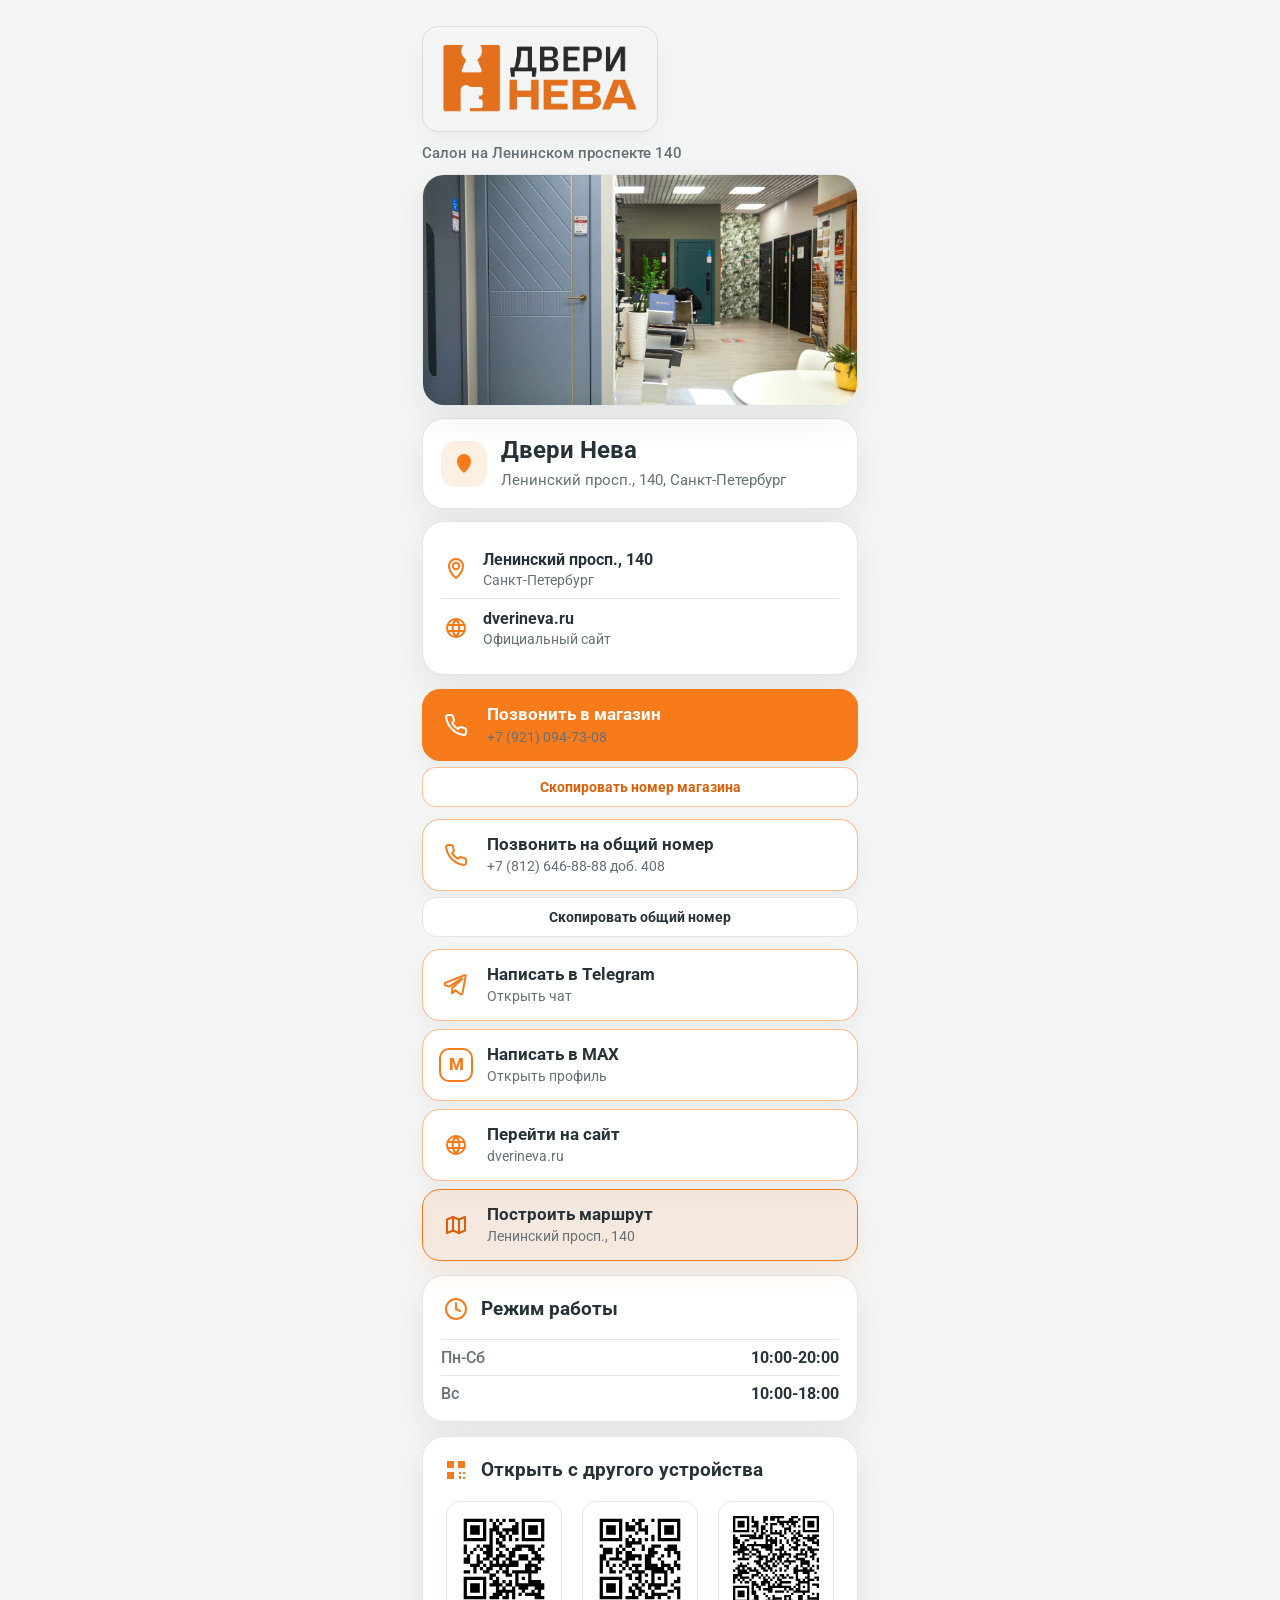
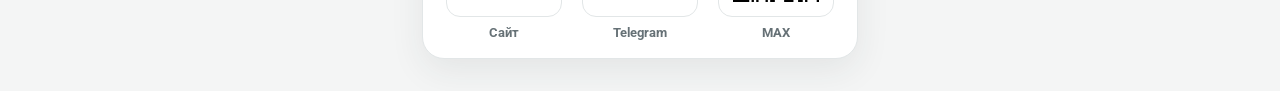
==== index.html @ 4493f61a "Add files via upload" ====
<!doctype html>
<html lang="ru">
  <head>
    <meta charset="utf-8">
    <meta name="viewport" content="width=device-width, initial-scale=1">
    <title>Двери Нева — салон на Ленинском проспекте</title>
    <meta name="description" content="Контакты салона Двери Нева на Ленинском проспекте, 140: телефон, сайт, Telegram, MAX и режим работы.">
    <meta name="theme-color" content="#F77A1B">
    <link rel="icon" type="image/png" href="favicon.png">
    <link rel="preconnect" href="https://fonts.googleapis.com">
    <link rel="preconnect" href="https://fonts.gstatic.com" crossorigin>
    <link href="https://fonts.googleapis.com/css2?family=Roboto:wght@400;500;700;800&display=swap" rel="stylesheet">
    <link rel="stylesheet" href="styles.css">
  </head>
  <body>
    <main class="page-shell" aria-label="Контакты салона Двери Нева">
      <header class="hero">
        <img class="brand-logo" src="logo-dveri-neva.jpg" width="270" height="112" alt="Двери Нева">
        <p class="eyebrow">Салон на Ленинском проспекте 140</p>
        <div class="hero-photo" aria-label="Фотография салона на Ленинском проспекте">
          <img src="salon-1.jpg" width="436" height="232" alt="Интерьер салона Двери Нева на Ленинском проспекте">
        </div>
      </header>

      <section class="card intro-card" aria-labelledby="store-title">
        <div class="store-icon" aria-hidden="true">
          <svg viewBox="0 0 24 24">
            <path d="M12 21s7-5.2 7-12a7 7 0 1 0-14 0c0 6.8 7 12 7 12Z"/>
            <path d="M12 12.2a3.2 3.2 0 1 0 0-6.4 3.2 3.2 0 0 0 0 6.4Z"/>
          </svg>
        </div>
        <div>
          <h1 id="store-title">Двери Нева</h1>
          <p>Ленинский просп., 140, Санкт-Петербург</p>
        </div>
      </section>

      <section class="card details-card" aria-label="Краткие контакты">
        <a class="detail-row" href="https://yandex.ru/maps/?text=%D0%9B%D0%B5%D0%BD%D0%B8%D0%BD%D1%81%D0%BA%D0%B8%D0%B9%20%D0%BF%D1%80%D0%BE%D1%81%D0%BF.%2C%20140%2C%20%D0%A1%D0%B0%D0%BD%D0%BA%D1%82-%D0%9F%D0%B5%D1%82%D0%B5%D1%80%D0%B1%D1%83%D1%80%D0%B3" target="_blank" rel="noopener">
          <span class="section-icon" aria-hidden="true">
            <svg viewBox="0 0 24 24"><path d="M12 21s7-5.2 7-12a7 7 0 1 0-14 0c0 6.8 7 12 7 12Z"/><path d="M12 12.2a3.2 3.2 0 1 0 0-6.4 3.2 3.2 0 0 0 0 6.4Z"/></svg>
          </span>
          <span><strong>Ленинский просп., 140</strong><small>Санкт-Петербург</small></span>
        </a>
        <a class="detail-row" href="https://dverineva.ru" target="_blank" rel="noopener">
          <span class="section-icon" aria-hidden="true">
            <svg viewBox="0 0 24 24"><path d="M12 21a9 9 0 1 0 0-18 9 9 0 0 0 0 18Z"/><path d="M3.6 9h16.8M3.6 15h16.8M12 3a13.8 13.8 0 0 1 0 18M12 3a13.8 13.8 0 0 0 0 18"/></svg>
          </span>
          <span><strong>dverineva.ru</strong><small>Официальный сайт</small></span>
        </a>
      </section>

      <section class="actions" aria-label="Основные контакты">
        <a class="action action-primary" href="tel:+79210947308">
          <span class="action-icon" aria-hidden="true">
            <svg viewBox="0 0 24 24"><path d="M22 16.9v3a2 2 0 0 1-2.2 2 19.8 19.8 0 0 1-8.6-3.1 19.5 19.5 0 0 1-6-6A19.8 19.8 0 0 1 2.1 4.2 2 2 0 0 1 4.1 2h3a2 2 0 0 1 2 1.7c.1 1 .4 2 .7 2.8a2 2 0 0 1-.4 2.1L8.1 9.9a16 16 0 0 0 6 6l1.3-1.3a2 2 0 0 1 2.1-.4c.9.3 1.8.6 2.8.7A2 2 0 0 1 22 16.9Z"/></svg>
          </span>
          <span>
            <strong>Позвонить в магазин</strong>
            <small>+7 (921) 094-73-08</small>
          </span>
        </a>
        <button class="copy-phone copy-phone-primary" type="button" data-copy="+79210947308" aria-live="polite">
          Скопировать номер магазина
        </button>

        <a class="action" href="tel:+78126468888">
          <span class="action-icon" aria-hidden="true">
            <svg viewBox="0 0 24 24"><path d="M22 16.9v3a2 2 0 0 1-2.2 2 19.8 19.8 0 0 1-8.6-3.1 19.5 19.5 0 0 1-6-6A19.8 19.8 0 0 1 2.1 4.2 2 2 0 0 1 4.1 2h3a2 2 0 0 1 2 1.7c.1 1 .4 2 .7 2.8a2 2 0 0 1-.4 2.1L8.1 9.9a16 16 0 0 0 6 6l1.3-1.3a2 2 0 0 1 2.1-.4c.9.3 1.8.6 2.8.7A2 2 0 0 1 22 16.9Z"/></svg>
          </span>
          <span>
            <strong>Позвонить на общий номер</strong>
            <small>+7 (812) 646-88-88 доб. 408</small>
          </span>
        </a>
        <button class="copy-phone" type="button" data-copy="+78126468888">
          Скопировать общий номер
        </button>

        <a class="action" href="https://t.me/+79210947308" target="_blank" rel="noopener">
          <span class="action-icon" aria-hidden="true">
            <svg viewBox="0 0 24 24"><path d="m21.6 3.4-3.2 17.1c-.2 1-1.1 1.2-1.9.7l-5.1-3.9-2.5 2.5c-.3.3-.5.5-1 .5l.4-5.3 9.8-9.1c.4-.4-.1-.6-.6-.2L5.3 13.6.1 11.9c-1.1-.4-1.1-1.2.2-1.7L20.4 2.1c.9-.3 1.7.2 1.2 1.3Z"/></svg>
          </span>
          <span>
            <strong>Написать в Telegram</strong>
            <small>Открыть чат</small>
          </span>
        </a>

        <a class="action" href="https://max.ru/u/f9LHodD0cOIV6lA8G04g4FipjKJf53QrCpG4jK8weAgQ3rTs-ZqLRa_R2lU" target="_blank" rel="noopener">
          <span class="action-icon max-mark" aria-hidden="true">M</span>
          <span>
            <strong>Написать в MAX</strong>
            <small>Открыть профиль</small>
          </span>
        </a>

        <a class="action" href="https://dverineva.ru" target="_blank" rel="noopener">
          <span class="action-icon" aria-hidden="true">
            <svg viewBox="0 0 24 24"><path d="M12 21a9 9 0 1 0 0-18 9 9 0 0 0 0 18Z"/><path d="M3.6 9h16.8M3.6 15h16.8M12 3a13.8 13.8 0 0 1 0 18M12 3a13.8 13.8 0 0 0 0 18"/></svg>
          </span>
          <span>
            <strong>Перейти на сайт</strong>
            <small>dverineva.ru</small>
          </span>
        </a>

        <a class="action action-route" href="https://yandex.ru/maps/?text=%D0%9B%D0%B5%D0%BD%D0%B8%D0%BD%D1%81%D0%BA%D0%B8%D0%B9%20%D0%BF%D1%80%D0%BE%D1%81%D0%BF.%2C%20140%2C%20%D0%A1%D0%B0%D0%BD%D0%BA%D1%82-%D0%9F%D0%B5%D1%82%D0%B5%D1%80%D0%B1%D1%83%D1%80%D0%B3" target="_blank" rel="noopener">
          <span class="action-icon" aria-hidden="true">
            <svg viewBox="0 0 24 24"><path d="M3 6.5 9 4l6 2.5 6-2.5v13.5L15 20l-6-2.5-6 2.5V6.5Z"/><path d="M9 4v13.5M15 6.5V20"/></svg>
          </span>
          <span>
            <strong>Построить маршрут</strong>
            <small>Ленинский просп., 140</small>
          </span>
        </a>
      </section>

      <section class="card schedule" aria-labelledby="hours-title">
        <div class="section-title">
          <span class="section-icon" aria-hidden="true">
            <svg viewBox="0 0 24 24"><path d="M12 22a10 10 0 1 0 0-20 10 10 0 0 0 0 20Z"/><path d="M12 6v6l4 2"/></svg>
          </span>
          <h2 id="hours-title">Режим работы</h2>
        </div>
        <dl>
          <div><dt>Пн-Сб</dt><dd>10:00-20:00</dd></div>
          <div><dt>Вс</dt><dd>10:00-18:00</dd></div>
        </dl>
      </section>

      <section class="card qr-section" aria-labelledby="qr-title">
        <div class="section-title">
          <span class="section-icon" aria-hidden="true">
            <svg viewBox="0 0 24 24"><path d="M3 3h7v7H3V3Zm11 0h7v7h-7V3ZM3 14h7v7H3v-7Zm12 0h2v2h-2v-2Zm4 0h2v2h-2v-2Zm-4 4h2v3h-2v-3Zm4 1h2v2h-2v-2Z"/></svg>
          </span>
          <h2 id="qr-title">Открыть с другого устройства</h2>
        </div>
        <div class="qr-grid">
          <article class="qr-item">
            <img src="qr-site.svg" width="116" height="116" alt="QR-код на сайт Двери Нева">
            <span>Сайт</span>
          </article>
          <article class="qr-item">
            <img src="qr-telegram.svg" width="116" height="116" alt="QR-код Telegram">
            <span>Telegram</span>
          </article>
          <article class="qr-item">
            <img src="qr-max.svg" width="116" height="116" alt="QR-код MAX">
            <span>MAX</span>
          </article>
        </div>
      </section>
    </main>

    <script src="script.js"></script>
  </body>
</html>
---- styles.css ----
:root {
  --orange: #f77a1b;
  --orange-dark: #d95f09;
  --graphite: #263238;
  --muted: #667176;
  --line: #e2e6e7;
  --bg: #f4f5f5;
  --white: #ffffff;
  --shadow: 0 12px 34px rgba(38, 50, 56, 0.08);
}

* {
  box-sizing: border-box;
}

html {
  min-height: 100%;
  background: var(--bg);
  color: var(--graphite);
  font-family: Roboto, Arial, sans-serif;
  letter-spacing: 0;
}

body {
  min-height: 100%;
  margin: 0;
  background: var(--bg);
}

a {
  color: inherit;
  text-decoration: none;
}

.page-shell {
  width: min(100%, 468px);
  min-height: 100vh;
  margin: 0 auto;
  padding: 22px 16px 32px;
}

.hero {
  position: relative;
  display: grid;
  gap: 12px;
  padding: 4px 0 12px;
}

.brand-logo {
  display: block;
  width: min(236px, 68vw);
  height: auto;
  padding: 8px 10px;
  border: 1px solid var(--line);
  border-radius: 16px;
  background: var(--white);
  mix-blend-mode: multiply;
  box-shadow: 0 8px 22px rgba(38, 50, 56, 0.04);
}

.eyebrow {
  margin: 0;
  color: var(--muted);
  font-size: 15px;
  font-weight: 500;
}

.hero-photo {
  overflow: hidden;
  border-radius: 22px;
  box-shadow: var(--shadow);
}

.hero-photo img {
  display: block;
  width: 100%;
  aspect-ratio: 1.88 / 1;
  border: 1px solid var(--line);
  border-radius: 22px;
  object-fit: cover;
  object-position: 47% 50%;
  background: var(--white);
}

.card {
  border: 1px solid var(--line);
  border-radius: 22px;
  background: var(--white);
  box-shadow: var(--shadow);
}

.intro-card,
.details-card {
  display: flex;
  align-items: center;
  gap: 14px;
  padding: 18px;
}

.details-card {
  display: grid;
  gap: 0;
  margin-top: 12px;
}

.detail-row {
  display: flex;
  align-items: center;
  min-height: 58px;
  gap: 12px;
  padding: 2px 0;
}

.detail-row + .detail-row {
  border-top: 1px solid var(--line);
}

.detail-row strong,
.detail-row small {
  display: block;
}

.detail-row strong {
  font-size: 16px;
}

.detail-row small {
  margin-top: 3px;
  color: var(--muted);
  font-size: 14px;
}

.store-icon,
.section-icon,
.action-icon {
  display: grid;
  flex: 0 0 auto;
  place-items: center;
  color: var(--orange);
}

.store-icon {
  width: 46px;
  height: 46px;
  border-radius: 15px;
  background: rgba(247, 122, 27, 0.12);
}

svg {
  width: 24px;
  height: 24px;
  fill: none;
  stroke: currentColor;
  stroke-linecap: round;
  stroke-linejoin: round;
  stroke-width: 2;
}

.store-icon svg,
.qr-section .section-icon svg {
  fill: currentColor;
  stroke: none;
}

h1,
h2,
p,
dl {
  margin: 0;
}

h1 {
  font-size: 24px;
  line-height: 1.15;
}

.intro-card p {
  margin-top: 5px;
  color: var(--muted);
  font-size: 15px;
  line-height: 1.35;
}

.actions {
  display: grid;
  gap: 8px;
  margin: 14px 0;
}

.action {
  display: flex;
  align-items: center;
  min-height: 66px;
  gap: 14px;
  padding: 14px 16px;
  border: 1.5px solid rgba(247, 122, 27, 0.5);
  border-radius: 18px;
  background: var(--white);
  box-shadow: 0 8px 22px rgba(38, 50, 56, 0.05);
  transition: border-color 160ms ease, box-shadow 160ms ease, transform 160ms ease;
}

.action:hover,
.action:focus-visible {
  border-color: var(--orange);
  box-shadow: 0 12px 26px rgba(247, 122, 27, 0.13);
  transform: translateY(-1px);
}

.action:focus-visible {
  outline: 3px solid rgba(247, 122, 27, 0.28);
  outline-offset: 3px;
}

.action-primary {
  border-color: var(--orange);
  background: var(--orange);
  color: var(--white);
}

.action-primary .action-icon,
.action-primary small {
  color: var(--white);
}

.action-primary:hover,
.action-primary:focus-visible {
  border-color: var(--orange-dark);
  background: var(--orange-dark);
  box-shadow: 0 14px 28px rgba(247, 122, 27, 0.25);
}

.action-route {
  border-color: var(--orange);
  background: rgba(247, 122, 27, 0.1);
  box-shadow: 0 10px 24px rgba(247, 122, 27, 0.12);
}

.action-route .action-icon {
  color: var(--orange-dark);
}

.copy-phone {
  min-height: 40px;
  margin: -2px 0 4px;
  border: 1px solid var(--line);
  border-radius: 14px;
  background: var(--white);
  color: var(--graphite);
  font: inherit;
  font-size: 14px;
  font-weight: 700;
  cursor: pointer;
}

.copy-phone-primary {
  border-color: rgba(247, 122, 27, 0.45);
  color: var(--orange-dark);
}

.copy-phone:focus-visible {
  outline: 3px solid rgba(247, 122, 27, 0.28);
  outline-offset: 2px;
}

.action-icon {
  width: 34px;
  height: 34px;
}

.max-mark {
  border: 2px solid currentColor;
  border-radius: 10px;
  font-size: 17px;
  font-weight: 800;
  line-height: 1;
}

.action strong {
  display: block;
  font-size: 17px;
  line-height: 1.2;
}

.action small {
  display: block;
  margin-top: 4px;
  color: var(--muted);
  font-size: 14px;
  line-height: 1.25;
}

.section-title {
  display: flex;
  align-items: center;
  gap: 10px;
}

.section-icon {
  width: 30px;
  height: 30px;
}

h2 {
  font-size: 19px;
  line-height: 1.25;
}

.schedule,
.qr-section {
  padding: 18px;
}

.schedule dl {
  display: grid;
  gap: 8px;
  margin-top: 15px;
}

.schedule dl div {
  display: flex;
  justify-content: space-between;
  gap: 18px;
  padding-top: 8px;
  border-top: 1px solid var(--line);
}

.schedule dt {
  color: var(--muted);
  font-weight: 500;
}

.schedule dd {
  margin: 0;
  font-weight: 700;
}

.qr-section {
  margin-top: 14px;
}

.qr-grid {
  display: grid;
  grid-template-columns: repeat(3, 1fr);
  gap: 10px;
  margin-top: 16px;
}

.qr-item {
  display: grid;
  justify-items: center;
  gap: 8px;
  min-width: 0;
}

.qr-item img {
  width: 100%;
  max-width: 116px;
  height: auto;
  padding: 7px;
  border: 1px solid var(--line);
  border-radius: 14px;
  background: var(--white);
}

.qr-item span {
  max-width: 100%;
  overflow-wrap: anywhere;
  color: var(--muted);
  font-size: 13px;
  font-weight: 700;
  text-align: center;
}

@media (max-width: 360px) {
  .page-shell {
    padding-right: 12px;
    padding-left: 12px;
  }

  .action {
    padding-right: 13px;
    padding-left: 13px;
  }

  .action strong {
    font-size: 16px;
  }

  .qr-grid {
    gap: 7px;
  }

  .hero-photo img {
    aspect-ratio: 1.55 / 1;
  }
}
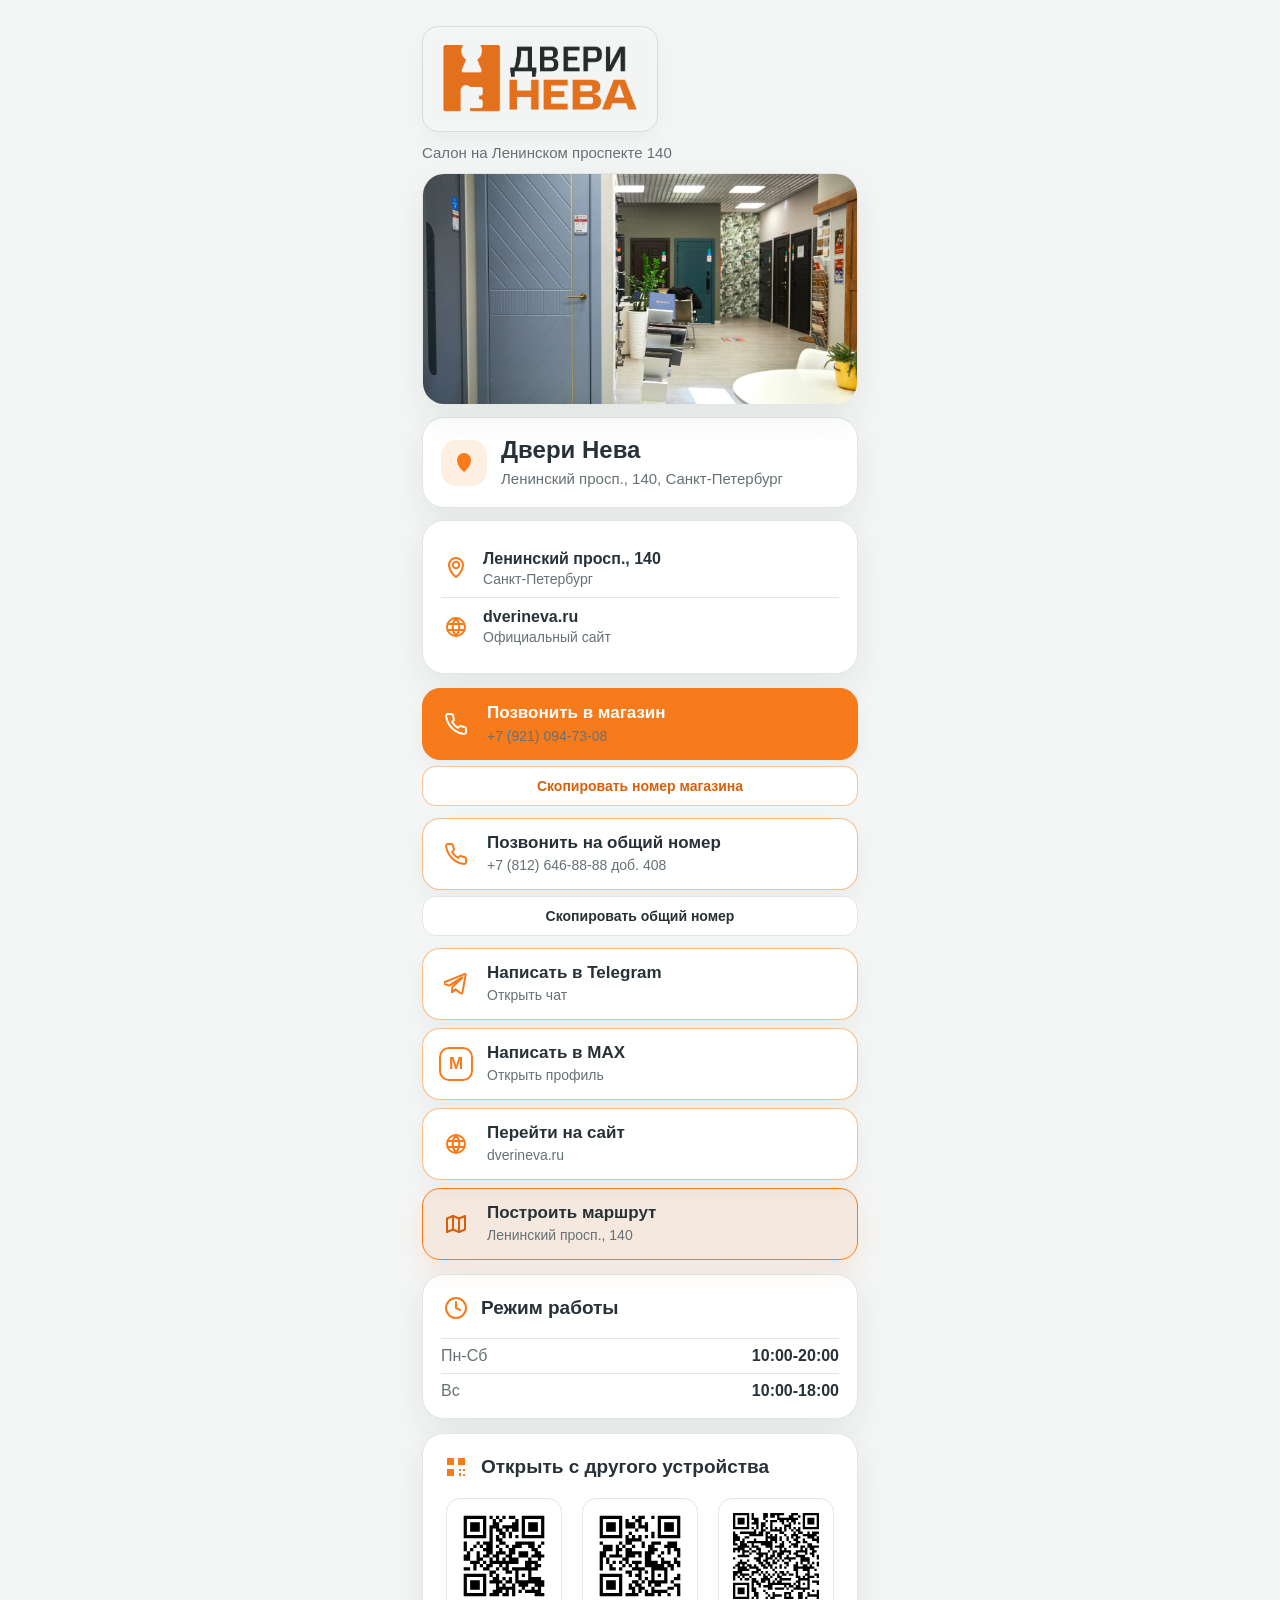
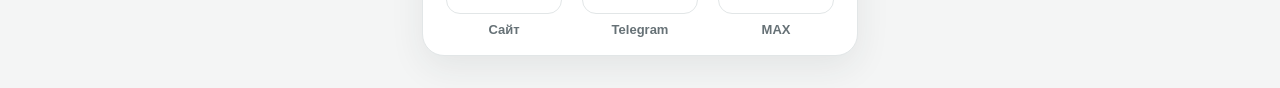
==== commit 60b7b3cd: "Add files via upload" ====
--- a/index.html
+++ b/index.html
@@ -6,19 +6,414 @@
     <title>Двери Нева — салон на Ленинском проспекте</title>
     <meta name="description" content="Контакты салона Двери Нева на Ленинском проспекте, 140: телефон, сайт, Telegram, MAX и режим работы.">
     <meta name="theme-color" content="#F77A1B">
-    <link rel="icon" type="image/png" href="favicon.png">
-    <link rel="preconnect" href="https://fonts.googleapis.com">
-    <link rel="preconnect" href="https://fonts.gstatic.com" crossorigin>
-    <link href="https://fonts.googleapis.com/css2?family=Roboto:wght@400;500;700;800&display=swap" rel="stylesheet">
-    <link rel="stylesheet" href="styles.css">
+    <link rel="icon" type="image/png" href="[data-uri]"><style>
+:root {
+  --orange: #f77a1b;
+  --orange-dark: #d95f09;
+  --graphite: #263238;
+  --muted: #667176;
+  --line: #e2e6e7;
+  --bg: #f4f5f5;
+  --white: #ffffff;
+  --shadow: 0 12px 34px rgba(38, 50, 56, 0.08);
+}
+
+* {
+  box-sizing: border-box;
+}
+
+html {
+  min-height: 100%;
+  background: var(--bg);
+  color: var(--graphite);
+  font-family: Roboto, Arial, sans-serif;
+  letter-spacing: 0;
+}
+
+body {
+  min-height: 100%;
+  margin: 0;
+  background: var(--bg);
+}
+
+a {
+  color: inherit;
+  text-decoration: none;
+}
+
+.page-shell {
+  width: min(100%, 468px);
+  min-height: 100vh;
+  margin: 0 auto;
+  padding: 22px 16px 32px;
+}
+
+.hero {
+  position: relative;
+  display: grid;
+  gap: 12px;
+  padding: 4px 0 12px;
+}
+
+.brand-logo {
+  display: block;
+  width: min(236px, 68vw);
+  height: auto;
+  padding: 8px 10px;
+  border: 1px solid var(--line);
+  border-radius: 16px;
+  background: var(--white);
+  mix-blend-mode: multiply;
+  box-shadow: 0 8px 22px rgba(38, 50, 56, 0.04);
+}
+
+.eyebrow {
+  margin: 0;
+  color: var(--muted);
+  font-size: 15px;
+  font-weight: 500;
+}
+
+.hero-photo {
+  overflow: hidden;
+  border-radius: 22px;
+  box-shadow: var(--shadow);
+}
+
+.hero-photo img {
+  display: block;
+  width: 100%;
+  aspect-ratio: 1.88 / 1;
+  border: 1px solid var(--line);
+  border-radius: 22px;
+  object-fit: cover;
+  object-position: 47% 50%;
+  background: var(--white);
+}
+
+.card {
+  border: 1px solid var(--line);
+  border-radius: 22px;
+  background: var(--white);
+  box-shadow: var(--shadow);
+}
+
+.intro-card,
+.details-card {
+  display: flex;
+  align-items: center;
+  gap: 14px;
+  padding: 18px;
+}
+
+.details-card {
+  display: grid;
+  gap: 0;
+  margin-top: 12px;
+}
+
+.detail-row {
+  display: flex;
+  align-items: center;
+  min-height: 58px;
+  gap: 12px;
+  padding: 2px 0;
+}
+
+.detail-row + .detail-row {
+  border-top: 1px solid var(--line);
+}
+
+.detail-row strong,
+.detail-row small {
+  display: block;
+}
+
+.detail-row strong {
+  font-size: 16px;
+}
+
+.detail-row small {
+  margin-top: 3px;
+  color: var(--muted);
+  font-size: 14px;
+}
+
+.store-icon,
+.section-icon,
+.action-icon {
+  display: grid;
+  flex: 0 0 auto;
+  place-items: center;
+  color: var(--orange);
+}
+
+.store-icon {
+  width: 46px;
+  height: 46px;
+  border-radius: 15px;
+  background: rgba(247, 122, 27, 0.12);
+}
+
+svg {
+  width: 24px;
+  height: 24px;
+  fill: none;
+  stroke: currentColor;
+  stroke-linecap: round;
+  stroke-linejoin: round;
+  stroke-width: 2;
+}
+
+.store-icon svg,
+.qr-section .section-icon svg {
+  fill: currentColor;
+  stroke: none;
+}
+
+h1,
+h2,
+p,
+dl {
+  margin: 0;
+}
+
+h1 {
+  font-size: 24px;
+  line-height: 1.15;
+}
+
+.intro-card p {
+  margin-top: 5px;
+  color: var(--muted);
+  font-size: 15px;
+  line-height: 1.35;
+}
+
+.actions {
+  display: grid;
+  gap: 8px;
+  margin: 14px 0;
+}
+
+.action {
+  display: flex;
+  align-items: center;
+  min-height: 66px;
+  gap: 14px;
+  padding: 14px 16px;
+  border: 1.5px solid rgba(247, 122, 27, 0.5);
+  border-radius: 18px;
+  background: var(--white);
+  box-shadow: 0 8px 22px rgba(38, 50, 56, 0.05);
+  transition: border-color 160ms ease, box-shadow 160ms ease, transform 160ms ease;
+}
+
+.action:hover,
+.action:focus-visible {
+  border-color: var(--orange);
+  box-shadow: 0 12px 26px rgba(247, 122, 27, 0.13);
+  transform: translateY(-1px);
+}
+
+.action:focus-visible {
+  outline: 3px solid rgba(247, 122, 27, 0.28);
+  outline-offset: 3px;
+}
+
+.action-primary {
+  border-color: var(--orange);
+  background: var(--orange);
+  color: var(--white);
+}
+
+.action-primary .action-icon,
+.action-primary small {
+  color: var(--white);
+}
+
+.action-primary:hover,
+.action-primary:focus-visible {
+  border-color: var(--orange-dark);
+  background: var(--orange-dark);
+  box-shadow: 0 14px 28px rgba(247, 122, 27, 0.25);
+}
+
+.action-route {
+  border-color: var(--orange);
+  background: rgba(247, 122, 27, 0.1);
+  box-shadow: 0 10px 24px rgba(247, 122, 27, 0.12);
+}
+
+.action-route .action-icon {
+  color: var(--orange-dark);
+}
+
+.copy-phone {
+  min-height: 40px;
+  margin: -2px 0 4px;
+  border: 1px solid var(--line);
+  border-radius: 14px;
+  background: var(--white);
+  color: var(--graphite);
+  font: inherit;
+  font-size: 14px;
+  font-weight: 700;
+  cursor: pointer;
+}
+
+.copy-phone-primary {
+  border-color: rgba(247, 122, 27, 0.45);
+  color: var(--orange-dark);
+}
+
+.copy-phone:focus-visible {
+  outline: 3px solid rgba(247, 122, 27, 0.28);
+  outline-offset: 2px;
+}
+
+.action-icon {
+  width: 34px;
+  height: 34px;
+}
+
+.max-mark {
+  border: 2px solid currentColor;
+  border-radius: 10px;
+  font-size: 17px;
+  font-weight: 800;
+  line-height: 1;
+}
+
+.action strong {
+  display: block;
+  font-size: 17px;
+  line-height: 1.2;
+}
+
+.action small {
+  display: block;
+  margin-top: 4px;
+  color: var(--muted);
+  font-size: 14px;
+  line-height: 1.25;
+}
+
+.section-title {
+  display: flex;
+  align-items: center;
+  gap: 10px;
+}
+
+.section-icon {
+  width: 30px;
+  height: 30px;
+}
+
+h2 {
+  font-size: 19px;
+  line-height: 1.25;
+}
+
+.schedule,
+.qr-section {
+  padding: 18px;
+}
+
+.schedule dl {
+  display: grid;
+  gap: 8px;
+  margin-top: 15px;
+}
+
+.schedule dl div {
+  display: flex;
+  justify-content: space-between;
+  gap: 18px;
+  padding-top: 8px;
+  border-top: 1px solid var(--line);
+}
+
+.schedule dt {
+  color: var(--muted);
+  font-weight: 500;
+}
+
+.schedule dd {
+  margin: 0;
+  font-weight: 700;
+}
+
+.qr-section {
+  margin-top: 14px;
+}
+
+.qr-grid {
+  display: grid;
+  grid-template-columns: repeat(3, 1fr);
+  gap: 10px;
+  margin-top: 16px;
+}
+
+.qr-item {
+  display: grid;
+  justify-items: center;
+  gap: 8px;
+  min-width: 0;
+}
+
+.qr-item img {
+  width: 100%;
+  max-width: 116px;
+  height: auto;
+  padding: 7px;
+  border: 1px solid var(--line);
+  border-radius: 14px;
+  background: var(--white);
+}
+
+.qr-item span {
+  max-width: 100%;
+  overflow-wrap: anywhere;
+  color: var(--muted);
+  font-size: 13px;
+  font-weight: 700;
+  text-align: center;
+}
+
+@media (max-width: 360px) {
+  .page-shell {
+    padding-right: 12px;
+    padding-left: 12px;
+  }
+
+  .action {
+    padding-right: 13px;
+    padding-left: 13px;
+  }
+
+  .action strong {
+    font-size: 16px;
+  }
+
+  .qr-grid {
+    gap: 7px;
+  }
+
+  .hero-photo img {
+    aspect-ratio: 1.55 / 1;
+  }
+}
+
+    </style>
   </head>
   <body>
     <main class="page-shell" aria-label="Контакты салона Двери Нева">
       <header class="hero">
-        <img class="brand-logo" src="logo-dveri-neva.jpg" width="270" height="112" alt="Двери Нева">
+        <img class="brand-logo" src="[data-uri]" width="270" height="112" alt="Двери Нева">
         <p class="eyebrow">Салон на Ленинском проспекте 140</p>
         <div class="hero-photo" aria-label="Фотография салона на Ленинском проспекте">
-          <img src="salon-1.jpg" width="436" height="232" alt="Интерьер салона Двери Нева на Ленинском проспекте">
+          <img src="[data-uri]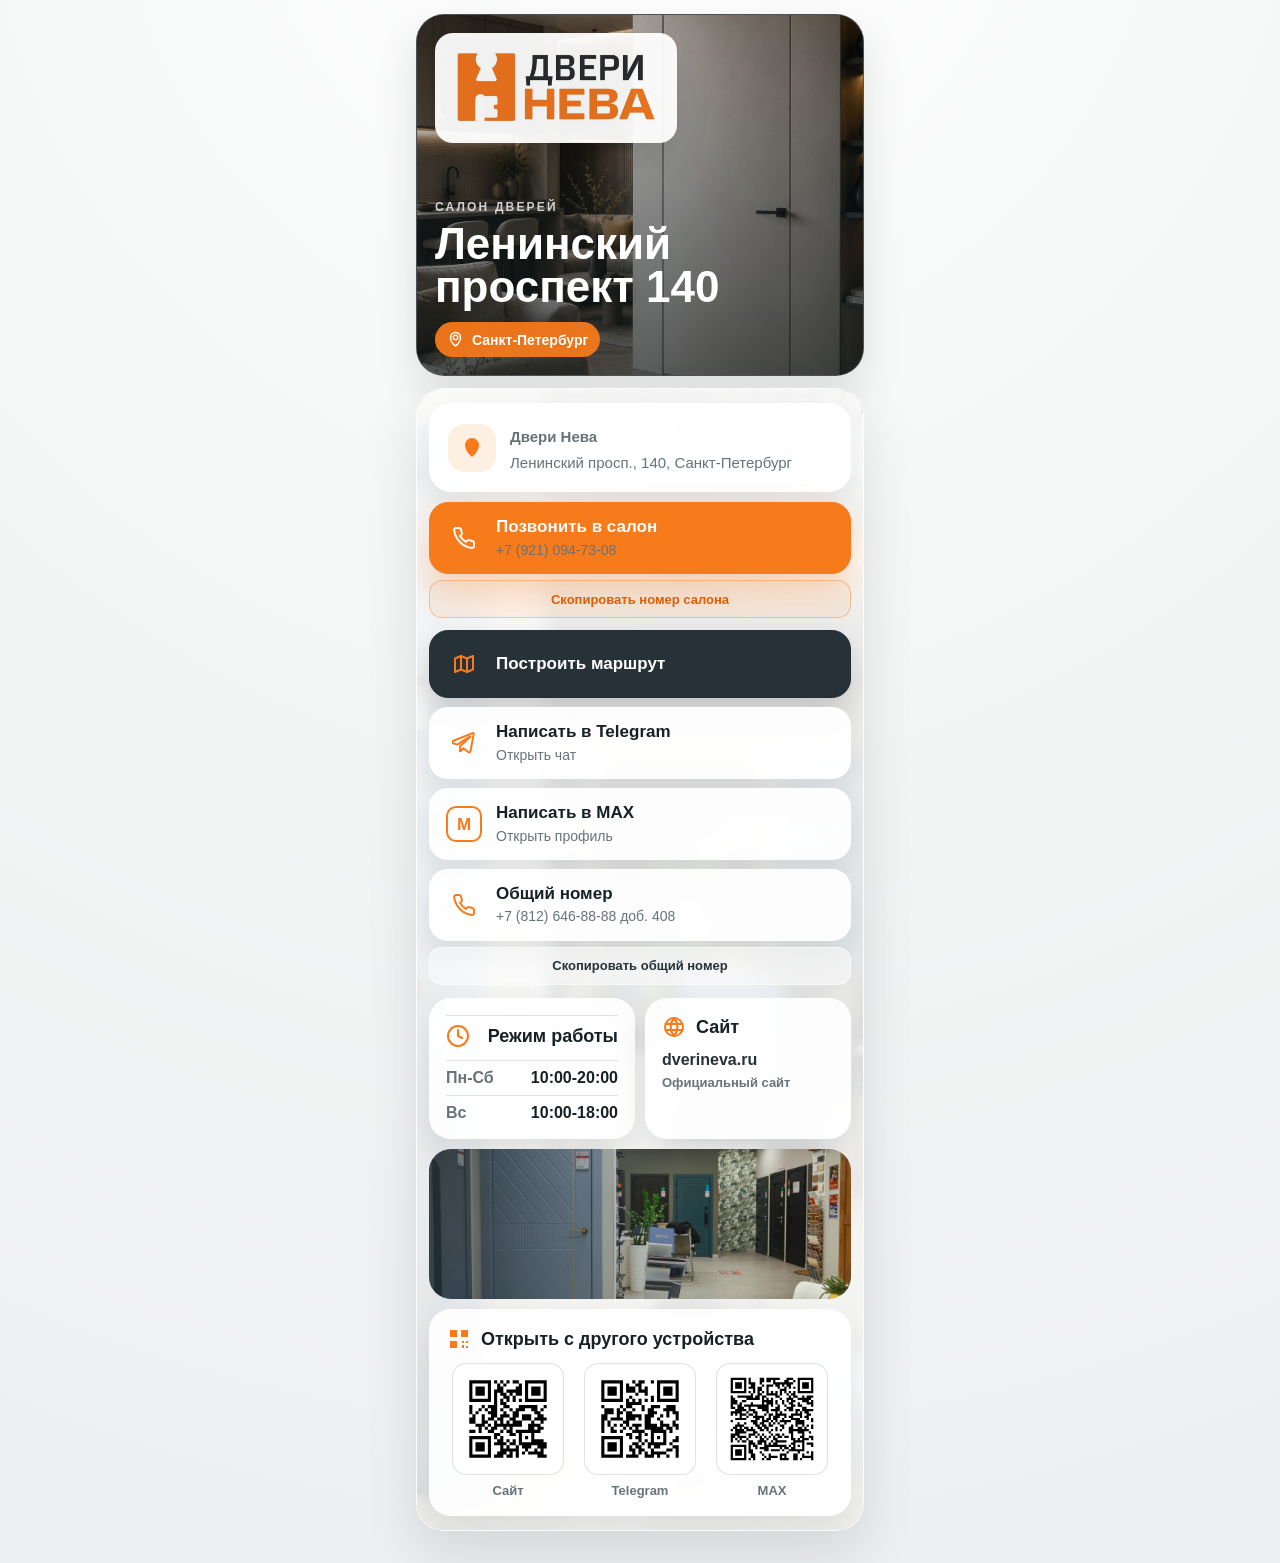
==== commit 89ea2fb2: "Add files via upload" ====
--- a/index.html
+++ b/index.html
@@ -6,551 +6,186 @@
     <title>Двери Нева — салон на Ленинском проспекте</title>
     <meta name="description" content="Контакты салона Двери Нева на Ленинском проспекте, 140: телефон, сайт, Telegram, MAX и режим работы.">
     <meta name="theme-color" content="#F77A1B">
-    <link rel="icon" type="image/png" href="[data-uri]"><style>
+    <link rel="icon" type="image/png" href="[data-uri]">
+    <style>
 :root {
-  --orange: #f77a1b;
+  --orange: #F77A1B;
   --orange-dark: #d95f09;
   --graphite: #263238;
-  --muted: #667176;
-  --line: #e2e6e7;
-  --bg: #f4f5f5;
-  --white: #ffffff;
-  --shadow: 0 12px 34px rgba(38, 50, 56, 0.08);
+  --graphite-soft: #344247;
+  --ink: #172023;
+  --paper: #f4f5f5;
+  --card: #ffffff;
+  --line: rgba(38, 50, 56, 0.14);
+  --muted: #687377;
+  --warm: #ece7df;
+  --shadow: 0 18px 42px rgba(23, 32, 35, 0.12);
 }
 
-* {
-  box-sizing: border-box;
+* { box-sizing: border-box; }
+html { min-height: 100%; background: var(--paper); color: var(--ink); font-family: Roboto, Arial, sans-serif; letter-spacing: 0; }
+body { min-height: 100%; margin: 0; background: radial-gradient(circle at 50% -10%, #ffffff 0, var(--paper) 48%, #eceff0 100%); }
+a { color: inherit; text-decoration: none; }
+button { font: inherit; }
+
+.page-shell { width: min(100%, 476px); min-height: 100vh; margin: 0 auto; padding: 14px 14px 32px; }
+.hero { overflow: hidden; border: 1px solid rgba(255,255,255,.16); border-radius: 28px; background: var(--graphite); box-shadow: var(--shadow); }
+.hero-media { position: relative; min-height: 360px; background-image: linear-gradient(180deg, rgba(23,32,35,.18), rgba(23,32,35,.62)), url('[data-uri]'); background-size: cover; background-position: 56% 48%; }
+.hero-bar { position: absolute; inset: 0; display: flex; flex-direction: column; justify-content: space-between; padding: 18px; }
+.logo-plate { width: min(242px, 68vw); padding: 10px 12px; border-radius: 18px; background: rgba(255,255,255,.94); box-shadow: 0 16px 34px rgba(0,0,0,.12); }
+.logo-plate img { display: block; width: 100%; height: auto; mix-blend-mode: multiply; }
+.hero-copy { color: #fff; }
+.kicker { margin: 0 0 8px; color: rgba(255,255,255,.78); font-size: 12px; font-weight: 700; letter-spacing: .18em; text-transform: uppercase; }
+h1 { margin: 0; font-size: clamp(30px, 9vw, 44px); line-height: .98; font-weight: 800; letter-spacing: 0; }
+.hero-address { display: inline-flex; align-items: center; gap: 8px; margin-top: 14px; padding: 9px 12px; border-radius: 999px; background: rgba(247,122,27,.94); color: #fff; font-size: 14px; font-weight: 800; }
+.hero-address svg { width: 17px; height: 17px; }
+
+.panel { margin-top: 12px; position: relative; z-index: 2; display: grid; gap: 10px; padding: 14px 12px 14px; overflow: hidden; border: 1px solid rgba(255,255,255,.48); border-radius: 28px; background: rgba(255,255,255,.58); box-shadow: 0 22px 52px rgba(23,32,35,.12); }
+.panel::before { position: absolute; inset: 0; content: ""; background-image: linear-gradient(180deg, rgba(244,245,245,.82), rgba(244,245,245,.70)), url('[data-uri]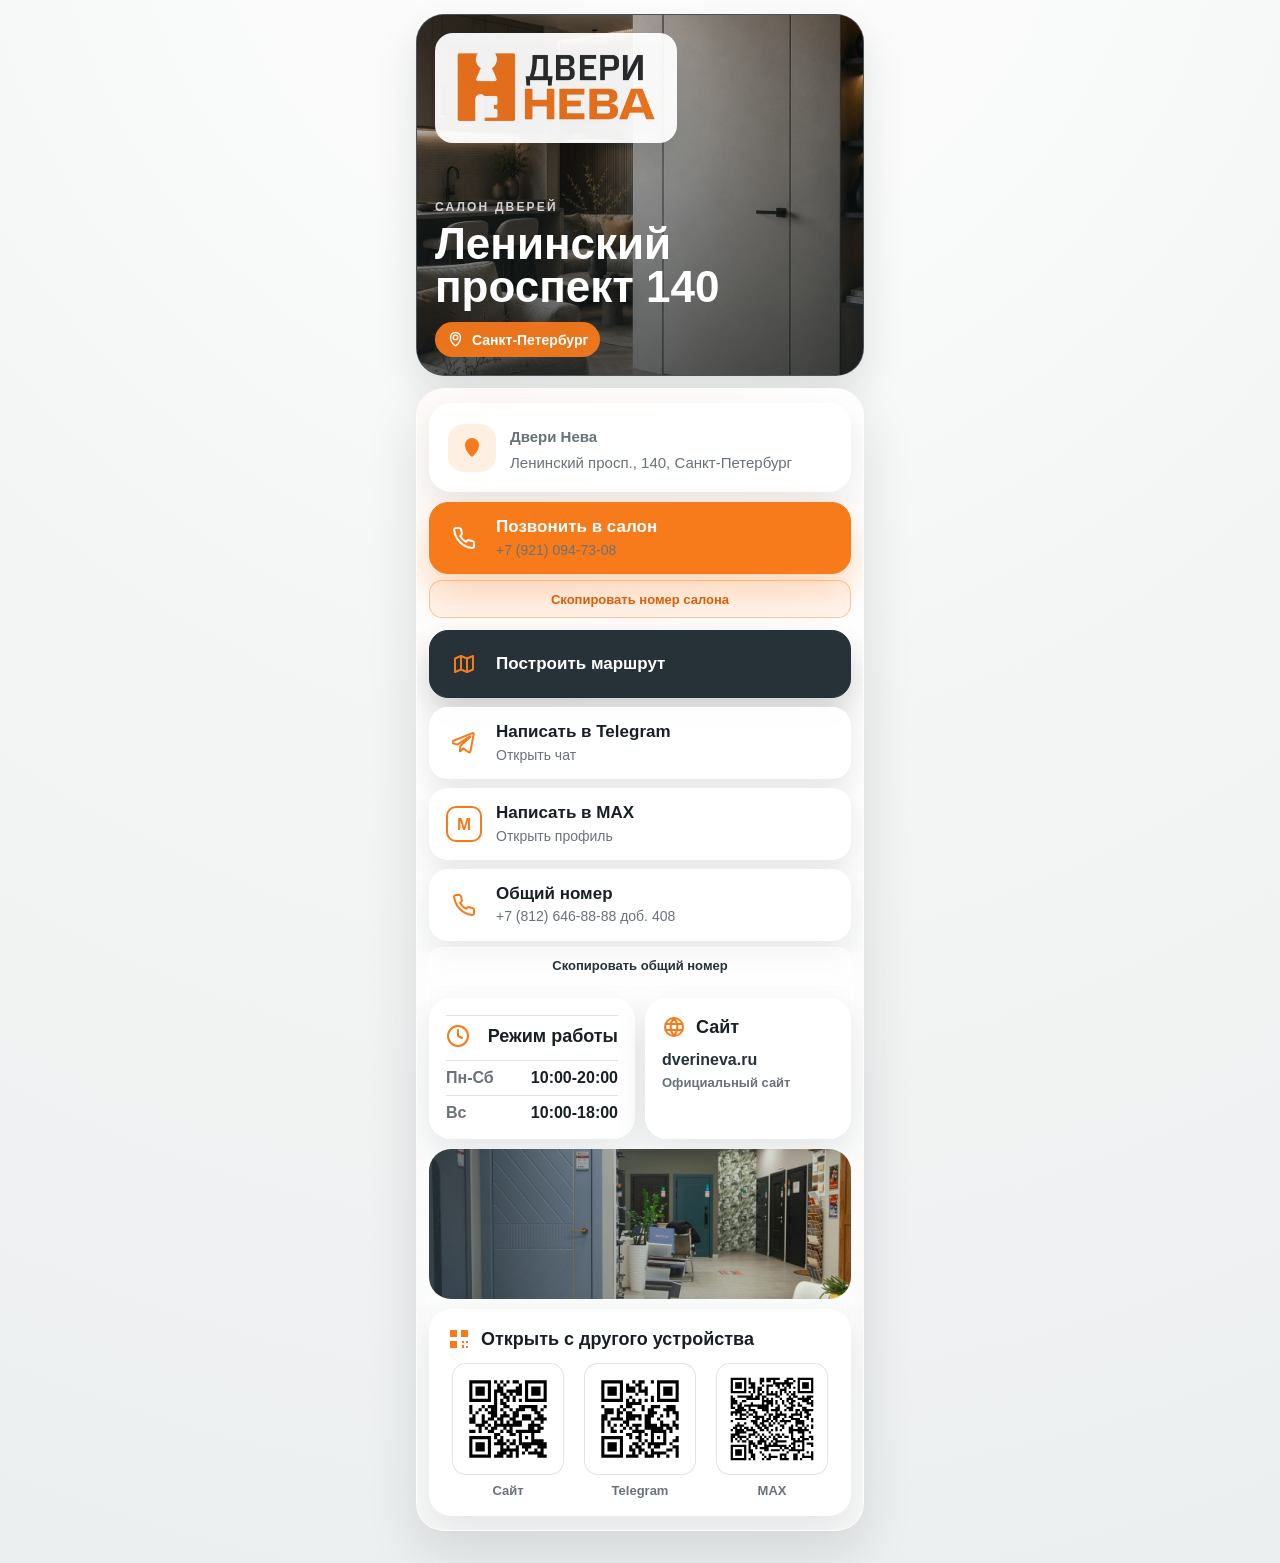
==== commit b912c2da: "Add files via upload" ====
--- a/index.html
+++ b/index.html
@@ -41,8 +41,8 @@
 .hero-address svg { width: 17px; height: 17px; }
 
 .panel { margin-top: 12px; position: relative; z-index: 2; display: grid; gap: 10px; padding: 14px 12px 14px; overflow: hidden; border: 1px solid rgba(255,255,255,.48); border-radius: 28px; background: rgba(255,255,255,.58); box-shadow: 0 22px 52px rgba(23,32,35,.12); }
-.panel::before { position: absolute; inset: 0; content: ""; background-image: linear-gradient(180deg, rgba(244,245,245,.82), rgba(244,245,245,.70)), url('[data-uri]'); background-size: cover; background-position: center; transform: scale(1.02); }
-.panel::after { position: absolute; inset: 0; content: ""; background: linear-gradient(180deg, rgba(255,255,255,.68), rgba(255,255,255,.42)); backdrop-filter: blur(8px); }
+.panel::before { position: absolute; inset: 0; content: ""; background: radial-gradient(circle at 18% 0%, rgba(247,122,27,.13), transparent 30%), linear-gradient(180deg, rgba(255,255,255,.86), rgba(244,245,245,.76)); }
+.panel::after { position: absolute; inset: 0; content: ""; background: linear-gradient(180deg, rgba(255,255,255,.72), rgba(255,255,255,.50)); backdrop-filter: blur(8px); }
 .panel > * { position: relative; z-index: 1; }
 .card { border: 1px solid rgba(255,255,255,.68); border-radius: 22px; background: rgba(255,255,255,.90); box-shadow: 0 14px 34px rgba(23,32,35,.10); backdrop-filter: blur(10px); }
 .intro-card { display: grid; grid-template-columns: 48px 1fr; gap: 14px; align-items: center; padding: 18px; }
